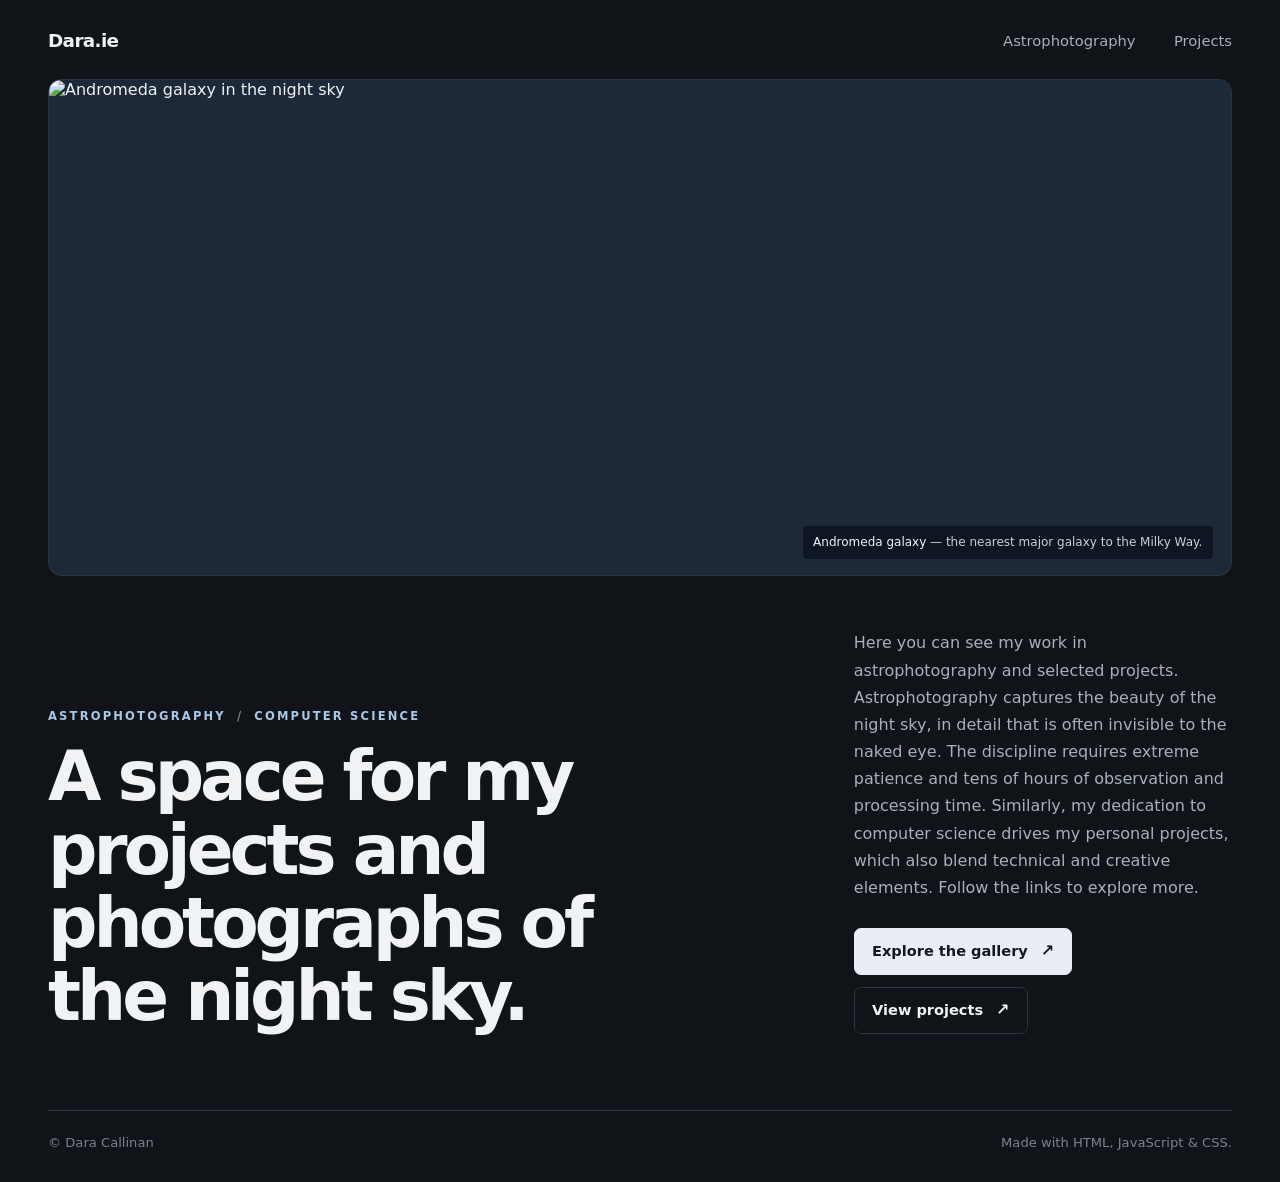
==== index.html @ fb202155 "Initial website setup" ====
<!doctype html>
<html lang="en">
  <head>
    <meta charset="utf-8">
    <meta name="viewport" content="width=device-width, initial-scale=1">
    <meta name="theme-color" content="#101318">
    <meta name="description" content="A personal website featuring astrophotography and selected projects.">
    <title>Dara Callinan — Astrophotography & Projects</title>
    <link rel="stylesheet" href="./styles.css">
  </head>
  <body>
    <a class="skip-link" href="#main">Skip to content</a>

    <header class="site-header container">
      <a class="site-brand" href="./index.html">Dara<span class="brand-mark"></span><span class="brand-tld">.ie</span></a>
      <nav class="site-nav" aria-label="Primary navigation">
        <ul>
          <li><a href="./astrophotography.html">Astrophotography</a></li>
          <li><a href="./projects.html">Projects</a></li>
        </ul>
      </nav>
    </header>

    <main id="main" class="container">
      <section class="home-feature" aria-labelledby="home-heading">
        <figure class="featured-image">

          <img
            src="./media/Andromeda.jpg"
            alt="Andromeda galaxy in the night sky"
            width="1600"
            height="900"
            fetchpriority="high"
            decoding="async"
          >
          <figcaption>Andromeda galaxy <span>— the nearest major galaxy to the Milky Way.</span></figcaption>
        </figure>

        <div class="intro-grid">
          <div>
            <p class="eyebrow">Astrophotography <span aria-hidden="true">/</span> Computer Science</p>
            <h1 id="home-heading">A space for my projects and photographs of the night sky.</h1>
          </div>
          <div class="intro-detail">
            <p>Here you can see my work in astrophotography and selected projects. Astrophotography captures the beauty of the night sky, in detail that is often invisible to the naked eye. The discipline requires extreme patience and tens of hours of observation and processing time. Similarly, my dedication to computer science drives my personal projects, which also blend technical and creative elements. Follow the links to explore more.</p>
            <div class="actions">
              <a class="button button-primary" href="./astrophotography.html">Explore the gallery <span aria-hidden="true">↗</span></a>
              <a class="button button-secondary" href="./projects.html">View projects <span aria-hidden="true">↗</span></a>
            </div>
          </div>
        </div>
      </section>
    </main>

    <footer class="site-footer container">
      <p>© Dara Callinan</p>
      <p>Made  with HTML, JavaScript &amp; CSS.</p>
    </footer>
  </body>
</html>
---- styles.css ----
/*
 * A minimal, framework-free starter stylesheet.
 * All colours and shared spacing can be adjusted here.
 */
:root {
  color-scheme: dark;
  --bg: #101318;
  --panel: #171c23;
  --text: #f0f2f4;
  --muted: #a7b0bb;
  --subtle: #79838f;
  --line: #2c343d;
  --accent: #a7c9e5;
  --max-width: 1480px;
  font-family: Inter, ui-sans-serif, system-ui, -apple-system, BlinkMacSystemFont,
    "Segoe UI", sans-serif;
  font-synthesis: none;
  text-rendering: optimizeLegibility;
  -webkit-font-smoothing: antialiased;
}

*, *::before, *::after { box-sizing: border-box; }
html { scroll-behavior: smooth; }
body { margin: 0; min-height: 100vh; display: flex; flex-direction: column; background: var(--bg); color: var(--text); }
img { display: block; max-width: 100%; }
a { color: inherit; }
p, h1, h2, figure { margin: 0; }

.container { width: min(100% - clamp(2.5rem, 7.5vw, 7rem), var(--max-width)); margin-inline: auto; }

.skip-link { position: absolute; z-index: 10; left: 1rem; top: -5rem; background: var(--text); color: var(--bg); padding: .6rem .8rem; }
.skip-link:focus { top: 1rem; }
:focus-visible { outline: 2px solid var(--accent); outline-offset: 5px; }

.site-header { display: flex; justify-content: space-between; align-items: center; gap: 1.5rem; padding-block: 1.85rem 1.75rem; }
.site-brand { font-size: 1.15rem; font-weight: 650; letter-spacing: -.035em; text-decoration: none; white-space: nowrap; transition: color .2s ease;}
.brand-tld { transition: color .2s ease; }
/* .brand-mark { color: var(--accent); } */
.site-brand:hover { color: var(--text); }
.site-nav ul { display: flex; flex-wrap: wrap; align-items: center; gap: clamp(.85rem, 3vw, 2.5rem); padding: 0; margin: 0; list-style: none; }
.site-nav a { color: var(--muted); font-size: .92rem; font-weight: 500; text-decoration: none; transition: color .2s ease; }
.site-nav a:is(:hover, :focus-visible), .site-nav a[aria-current="page"] { color: var(--text); }
.site-brand:is(:hover, :focus-visible) .brand-tld {
  color: #92ba9e;
}

main { flex: 1; }
.home-feature { padding-bottom: clamp(3.5rem, 6vw, 6.5rem); }
.featured-image { position: relative; overflow: hidden; border: 1px solid var(--line); border-radius: 13px; background: #1d2938; }
.featured-image img { width: 100%; height: clamp(300px, 55svh, 670px); object-fit: cover; object-position: center 50%; }
.featured-image figcaption { position: absolute; right: 1.15rem; bottom: 1rem; color: #f3f5f9; font-size: .75rem; line-height: 1.5; padding: .45rem .65rem; background: rgb(5 10 20 / .57); border-radius: 4px; backdrop-filter: blur(8px); }
.featured-image figcaption span { color: #c6d1dd; }

.intro-grid { display: grid; grid-template-columns: minmax(0, 1.4fr) minmax(290px, .72fr); gap: clamp(2rem, 5.5vw, 6.5rem); padding-top: clamp(2rem, 4.2vw, 4.5rem); align-items: end; }
.eyebrow { margin-bottom: 1.1rem; color: var(--accent); font-size: .72rem; font-weight: 700; letter-spacing: .19em; text-transform: uppercase; }
.eyebrow span { margin-inline: .3rem; color: var(--subtle); }
h1 { max-width: 16ch; font-size: clamp(2.7rem, 5.4vw, 5.7rem); font-weight: 580; letter-spacing: -.058em; line-height: 1.06; text-wrap: balance; }
.intro-detail > p { max-width: 36rem; color: var(--muted); font-size: clamp(1rem, 1.22vw, 1.18rem); line-height: 1.7; }
.actions { display: flex; gap: .75rem; flex-wrap: wrap; margin-top: 1.65rem; }
.button { display: inline-flex; align-items: center; justify-content: center; gap: .8rem; min-height: 46px; padding: .78rem 1.08rem; border: 1px solid var(--line); border-radius: 7px; font-size: .91rem; font-weight: 620; line-height: 1.25; text-decoration: none; transition: background .2s ease, border-color .2s ease, transform .2s ease; }
.button span { font-size: 1.1em; }
.button:hover { transform: translateY(-2px); }
.button-primary { background: #e9eef4; color: #15191f; border-color: #e9eef4; }
.button-primary:hover { background: #fff; border-color: #fff; }
.button-secondary { background: transparent; color: var(--text); }
.button-secondary:hover { background: var(--panel); border-color: #556476; }

.site-footer { display: flex; justify-content: space-between; flex-wrap: wrap; gap: .5rem 1.5rem; padding-block: 1.5rem 2rem; border-top: 1px solid var(--line); color: var(--subtle); font-size: .82rem; }

/* Gallery & project page scaffolding for later. */
.page-main { padding-bottom: clamp(4rem, 9vw, 9rem); }
.page-intro { max-width: 860px; padding-block: clamp(3rem, 8vw, 7rem) clamp(3rem, 6vw, 5rem); }
.page-intro h1 { max-width: unset; font-size: clamp(3.35rem, 7.5vw, 7.75rem); }
.page-intro > p:last-child { margin-top: 1.55rem; color: var(--muted); font-size: clamp(1.05rem, 1.5vw, 1.25rem); line-height: 1.7; }
.gallery-grid { display: grid; grid-template-columns: repeat(3, minmax(0, 1fr)); gap: 1.5rem; }
.gallery-message { grid-column: 1 / -1; color: var(--muted); line-height: 1.7; }
.photo-card { min-width: 0; }
.photo-card a { display: block; overflow: hidden; border-radius: 8px; background: var(--panel); }
.photo-card img { width: 100%; aspect-ratio: 4 / 3; object-fit: cover; transition: transform .3s ease; }
.photo-card a:hover img { transform: scale(1.035); }
.photo-card figcaption { display: flex; justify-content: space-between; gap: .5rem; padding-block: .8rem; color: var(--text); font-size: .9rem; }
.photo-card figcaption span { color: var(--muted); }
.project-grid { display: grid; grid-template-columns: repeat(2, minmax(0, 1fr)); gap: 1.2rem; }
.project-card { display: flex; flex-direction: column; gap: 1.15rem; min-height: 260px; padding: clamp(1.5rem, 3vw, 2.5rem); border: 1px solid var(--line); background: var(--panel); border-radius: 10px; }
.project-card-kicker { color: var(--accent); font-size: .78rem; font-weight: 650; letter-spacing: .04em; }
.project-card h2 { font-size: clamp(1.5rem, 2vw, 2.2rem); font-weight: 600; letter-spacing: -.035em; }
.project-card > p:not(.project-card-kicker) { color: var(--muted); line-height: 1.7; }
.project-card a { width: fit-content; margin-top: auto; color: var(--accent); text-decoration-thickness: 1px; text-underline-offset: .25em; }
.empty-state { grid-column: 1 / -1; padding: clamp(2rem, 5vw, 4rem); border: 1px dashed #3e4a56; border-radius: 10px; background: var(--panel); }
.empty-state-label { color: var(--text) !important; font-size: 1.18rem; font-weight: 600; margin-bottom: .7rem; }
.empty-state > p:last-child { max-width: 52ch; color: var(--muted); line-height: 1.75; }
.empty-state code { font-size: .9em; color: var(--accent); }

/* Native <dialog> lightbox: photo left, accessible details at right. */
.photo-card figcaption .photo-title { color: var(--text); }
.photo-lightbox {
  width: min(96vw, 1420px);
  max-width: calc(100% - 1rem);
  max-height: calc(100dvh - 2rem);
  margin: auto;
  padding: 0;
  border: 0;
  border-radius: 12px;
  background: var(--panel);
  color: var(--text);
  overflow: auto;
}
.photo-lightbox::backdrop { background: rgb(4 7 12 / .88); backdrop-filter: blur(8px); }
.lightbox-layout { display: grid; grid-template-columns: minmax(0, 1fr) minmax(280px, 350px); }
.lightbox-image-panel {
  display: grid;
  place-items: center;
  min-width: 0;
  min-height: min(78dvh, 850px);
  padding: 0;
  background: #080b11;
}
.lightbox-image-panel img { width: auto; max-width: 100%; max-height: calc(100dvh - 5rem); object-fit: contain; }
.lightbox-info { display: flex; flex-direction: column; gap: 1.4rem; min-width: 0; padding: clamp(1.4rem, 2.4vw, 2.4rem); container-type: inline-size;}
.lightbox-heading-row { display: flex; justify-content: space-between; align-items: center; gap: 1rem; }
.lightbox-heading-actions { display: flex; align-items: center; gap: .5rem; }
.lightbox-instagram { display: inline-flex; align-items: center; justify-content: center; width: 40px; height: 40px; color: var(--muted); text-decoration: none; transition: color .2s ease; }
.lightbox-instagram[hidden] { display: none; }
.lightbox-instagram:hover { color: var(--text); }
.lightbox-eyebrow { color: var(--accent); font-size: .72rem; font-weight: 650; letter-spacing: .12em; text-transform: uppercase; }
.lightbox-close, .lightbox-controls button {
  cursor: pointer;
  border: 0;
  border-radius: 0;
  background: transparent;
  color: var(--muted);
  transition: color .2s ease;
}
.lightbox-close { width: 40px; height: 40px; font-size: 1.6rem; line-height: 1; }
.lightbox-close:hover, .lightbox-controls button:hover:not(:disabled) { color: var(--text); }
.lightbox-info h2 { font-size: clamp(1.6rem, 2.5vw, 2.3rem); line-height: 1.15; font-weight: 570; letter-spacing: -.04em; }
.lightbox-details { color: var(--muted); font-size: .93rem; line-height: 1.7; }
.lightbox-details .photo-description { margin-bottom: 1.65rem; }
.photo-specs { display: grid; gap: 1rem; margin: 0; padding-top: 1.5rem; border-top: 1px solid var(--line); }
@container (min-width: 280px) {
  .photo-specs {
    grid-template-columns: repeat(2, minmax(0, 1fr));
    column-gap: 1rem;
  }
}
.gallery-icon-defs { position: absolute; width: 0; height: 0; overflow: hidden; }
.photo-specs > div { display: grid; grid-template-columns: 20px minmax(0, 1fr); column-gap: .85rem; row-gap: .18rem; }
.photo-spec-icon { grid-column: 1; grid-row: 1 / span 2; align-self: center; color: var(--subtle); transition: color .2s ease; }
.photo-specs > div:hover .photo-spec-icon { color: var(--accent); }
.photo-spec-icon svg { display: block; }
.photo-specs dt { grid-column: 2; color: var(--subtle); font-size: .75rem; }
.photo-specs dd { grid-column: 2; margin: 0; color: var(--text); }
.lightbox-controls { display: flex; align-items: center; justify-content: space-between; gap: 1rem; margin-top: auto; padding-top: 1rem; border-top: 1px solid var(--line); }
.lightbox-controls button { width: 42px; height: 42px; font-size: 1.25rem; }
.lightbox-controls button:disabled { opacity: .35; cursor: default; }
.lightbox-controls span { color: var(--subtle); font-size: .83rem; font-variant-numeric: tabular-nums; }
@media (max-width: 750px) {
  .photo-lightbox { width: min(95vw, 720px); }
  .lightbox-layout { grid-template-columns: 1fr; }
  .lightbox-image-panel { min-height: 0; padding: 0; }
  .lightbox-image-panel img { max-height: 48dvh; }
  .lightbox-info { gap: .9rem; padding: 1.1rem 1.35rem 1.35rem; }
  .lightbox-details .photo-description { margin-bottom: 1.15rem; }
  .photo-specs { gap: .7rem; padding-top: 1rem; }
}

@media (max-width: 900px) {
  .intro-grid { grid-template-columns: 1fr; gap: 1.5rem; }
  h1 { max-width: 18ch; }
  .intro-detail { max-width: 650px; }
  .gallery-grid { grid-template-columns: repeat(2, minmax(0, 1fr)); }
}
@media (max-width: 590px) {
  .site-header { align-items: flex-start; flex-direction: column; gap: 1.15rem; padding-block: 1.4rem; }
  .site-nav ul { gap: 1.4rem; }
  .site-nav a { font-size: .9rem; }
  .featured-image { border-radius: 8px; }
  .featured-image img { height: clamp(250px, 43svh, 420px); }
  .featured-image figcaption { right: .7rem; bottom: .7rem; font-size: .68rem; }
  .featured-image figcaption span { display: none; }
  h1 { font-size: clamp(2.8rem, 10.5vw, 4.2rem); }
  .actions { align-items: stretch; }
  .gallery-grid, .project-grid { grid-template-columns: 1fr; }
  .photo-card img { aspect-ratio: 3 / 2; }
}
@media (prefers-reduced-motion: reduce) {
  html { scroll-behavior: auto; }
  *, *::before, *::after { transition-duration: .01ms !important; animation-duration: .01ms !important; }
}
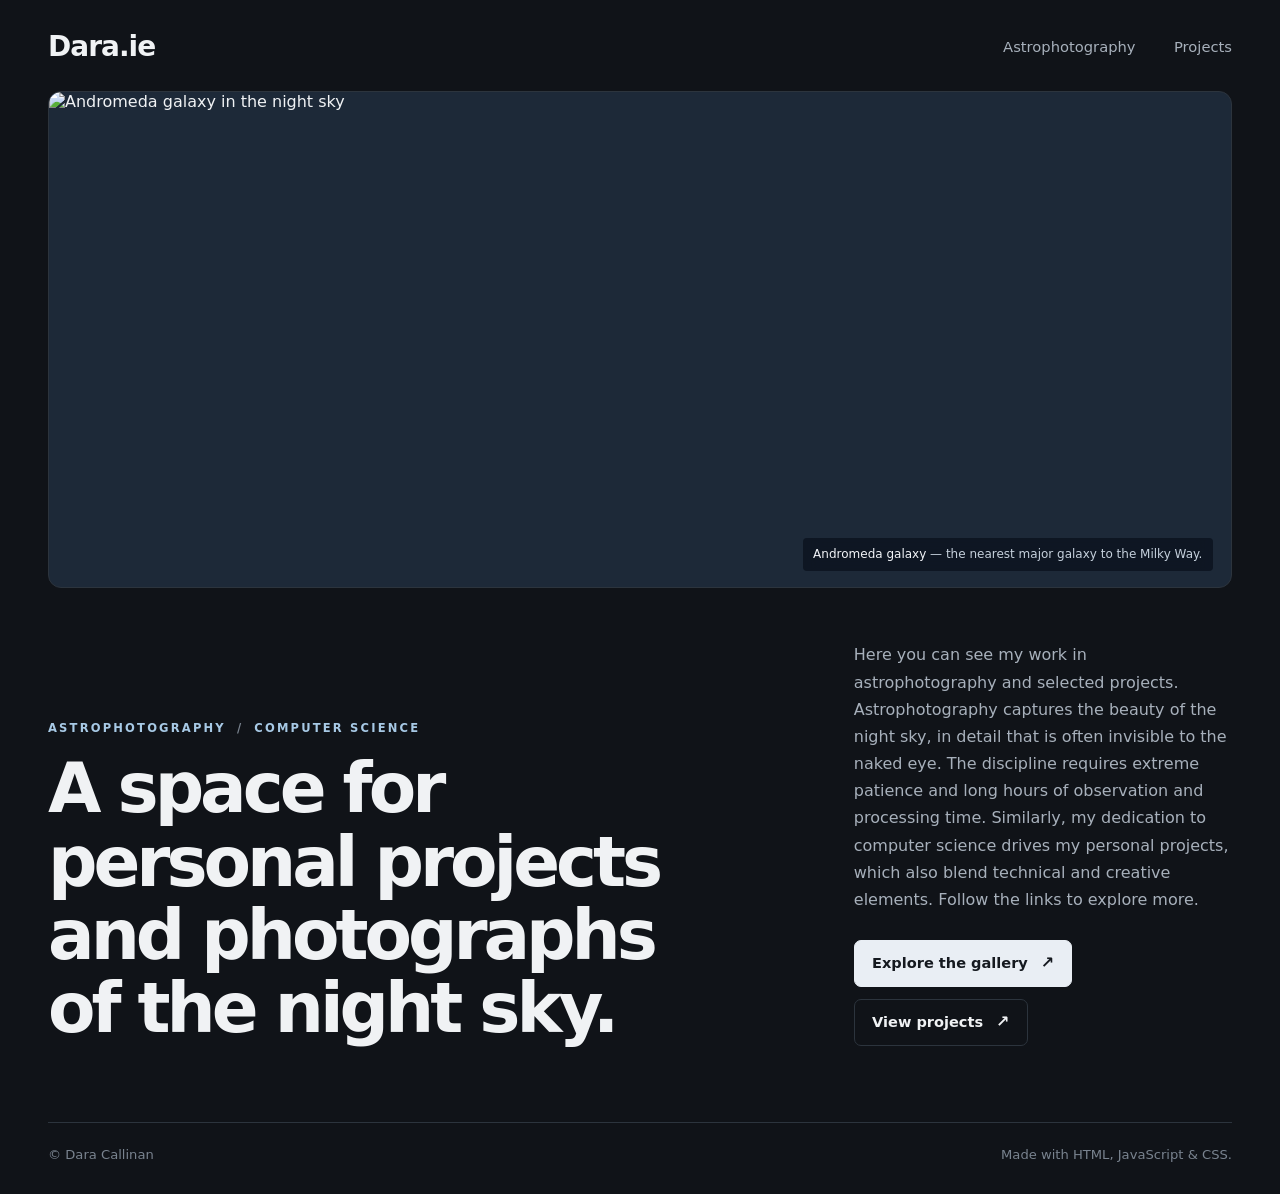
==== commit b661c193: "Small changes to text" ====
--- a/index.html
+++ b/index.html
@@ -12,7 +12,7 @@
     <a class="skip-link" href="#main">Skip to content</a>
 
     <header class="site-header container">
-      <a class="site-brand" href="./index.html">Dara<span class="brand-mark"></span><span class="brand-tld">.ie</span></a>
+      <a class="site-brand" href="./">Dara<span class="brand-mark"></span><span class="brand-tld">.ie</span></a>
       <nav class="site-nav" aria-label="Primary navigation">
         <ul>
           <li><a href="./astrophotography.html">Astrophotography</a></li>
@@ -39,10 +39,10 @@
         <div class="intro-grid">
           <div>
             <p class="eyebrow">Astrophotography <span aria-hidden="true">/</span> Computer Science</p>
-            <h1 id="home-heading">A space for my projects and photographs of the night sky.</h1>
+            <h1 id="home-heading">A space for personal projects and photographs of the night sky.</h1>
           </div>
           <div class="intro-detail">
-            <p>Here you can see my work in astrophotography and selected projects. Astrophotography captures the beauty of the night sky, in detail that is often invisible to the naked eye. The discipline requires extreme patience and tens of hours of observation and processing time. Similarly, my dedication to computer science drives my personal projects, which also blend technical and creative elements. Follow the links to explore more.</p>
+            <p>Here you can see my work in astrophotography and selected projects. Astrophotography captures the beauty of the night sky, in detail that is often invisible to the naked eye. The discipline requires extreme patience and long hours of observation and processing time. Similarly, my dedication to computer science drives my personal projects, which also blend technical and creative elements. Follow the links to explore more.</p>
             <div class="actions">
               <a class="button button-primary" href="./astrophotography.html">Explore the gallery <span aria-hidden="true">↗</span></a>
               <a class="button button-secondary" href="./projects.html">View projects <span aria-hidden="true">↗</span></a>
--- a/styles.css
+++ b/styles.css
@@ -33,7 +33,7 @@
 :focus-visible { outline: 2px solid var(--accent); outline-offset: 5px; }
 
 .site-header { display: flex; justify-content: space-between; align-items: center; gap: 1.5rem; padding-block: 1.85rem 1.75rem; }
-.site-brand { font-size: 1.15rem; font-weight: 650; letter-spacing: -.035em; text-decoration: none; white-space: nowrap; transition: color .2s ease;}
+.site-brand { font-size: 1.15rem; font-size: clamp(1.5rem, 5.5vw, 1.75rem); font-weight: 650; letter-spacing: -.035em; text-decoration: none; white-space: nowrap; transition: color .2s ease;}
 .brand-tld { transition: color .2s ease; }
 /* .brand-mark { color: var(--accent); } */
 .site-brand:hover { color: var(--text); }
@@ -67,10 +67,10 @@
 
 .site-footer { display: flex; justify-content: space-between; flex-wrap: wrap; gap: .5rem 1.5rem; padding-block: 1.5rem 2rem; border-top: 1px solid var(--line); color: var(--subtle); font-size: .82rem; }
 
-/* Gallery & project page scaffolding for later. */
+/* Astrophotography & Project page. */
 .page-main { padding-bottom: clamp(4rem, 9vw, 9rem); }
 .page-intro { max-width: 860px; padding-block: clamp(3rem, 8vw, 7rem) clamp(3rem, 6vw, 5rem); }
-.page-intro h1 { max-width: unset; font-size: clamp(3.35rem, 7.5vw, 7.75rem); }
+.page-intro h1 { max-width: unset; font-size: clamp(2.35rem, 7.5vw, 7.75rem); }
 .page-intro > p:last-child { margin-top: 1.55rem; color: var(--muted); font-size: clamp(1.05rem, 1.5vw, 1.25rem); line-height: 1.7; }
 .gallery-grid { display: grid; grid-template-columns: repeat(3, minmax(0, 1fr)); gap: 1.5rem; }
 .gallery-message { grid-column: 1 / -1; color: var(--muted); line-height: 1.7; }
@@ -136,7 +136,7 @@
 .lightbox-info h2 { font-size: clamp(1.6rem, 2.5vw, 2.3rem); line-height: 1.15; font-weight: 570; letter-spacing: -.04em; }
 .lightbox-details { color: var(--muted); font-size: .93rem; line-height: 1.7; }
 .lightbox-details .photo-description { margin-bottom: 1.65rem; }
-.photo-specs { display: grid; gap: 1rem; margin: 0; padding-top: 1.5rem; border-top: 1px solid var(--line); }
+.photo-specs { display: grid; gap: 1rem; margin: 0; padding-top: 1.5rem; border-top: 1px solid var(--line); align-items: center;}
 @container (min-width: 280px) {
   .photo-specs {
     grid-template-columns: repeat(2, minmax(0, 1fr));
@@ -187,3 +187,65 @@
   html { scroll-behavior: auto; }
   *, *::before, *::after { transition-duration: .01ms !important; animation-duration: .01ms !important; }
 }
+
+/* Photo detail/description toggle for mobile */
+/* Hide photo info toggle on desktop */
+.photo-info-toggle {
+  display: none;
+}
+
+@media (max-width: 750px) {
+  .photo-info-toggle {
+    display: inline-block;
+    padding: 0;
+    margin-bottom: 0.9rem;
+    border: none;
+    background: none;
+    color: var(--accent);
+    font: inherit;
+    cursor: pointer;
+  }
+
+  /* Show only selected view */
+  .lightbox-details[data-view="description"] .photo-specs,
+  .lightbox-details[data-view="specs"] .photo-description {
+    display: none;
+  }
+
+  /* Remove spacing */
+  .lightbox-details .photo-description {
+    margin-bottom: 0;
+  }
+
+  .lightbox-details[data-view="specs"] .photo-specs {
+    border-top: none;
+    padding-top: 0;
+  }
+
+  /* Keep long descriptions or specifications compact */
+  .lightbox-details[data-view] .photo-description,
+  .lightbox-details[data-view] .photo-specs {
+    max-height: 11rem;
+    overflow-y: auto;
+  }
+}
+
+/* Details button goes to right of title */
+.lightbox-title-row {
+  display: flex;
+  align-items: center;
+  justify-content: space-between;
+  gap: 1rem;
+}
+
+.lightbox-title-row h2 {
+  min-width: 0;
+}
+
+@media (max-width: 750px) {
+  .photo-info-toggle {
+    margin: 0;
+    flex-shrink: 0;
+    white-space: nowrap;
+  }
+}
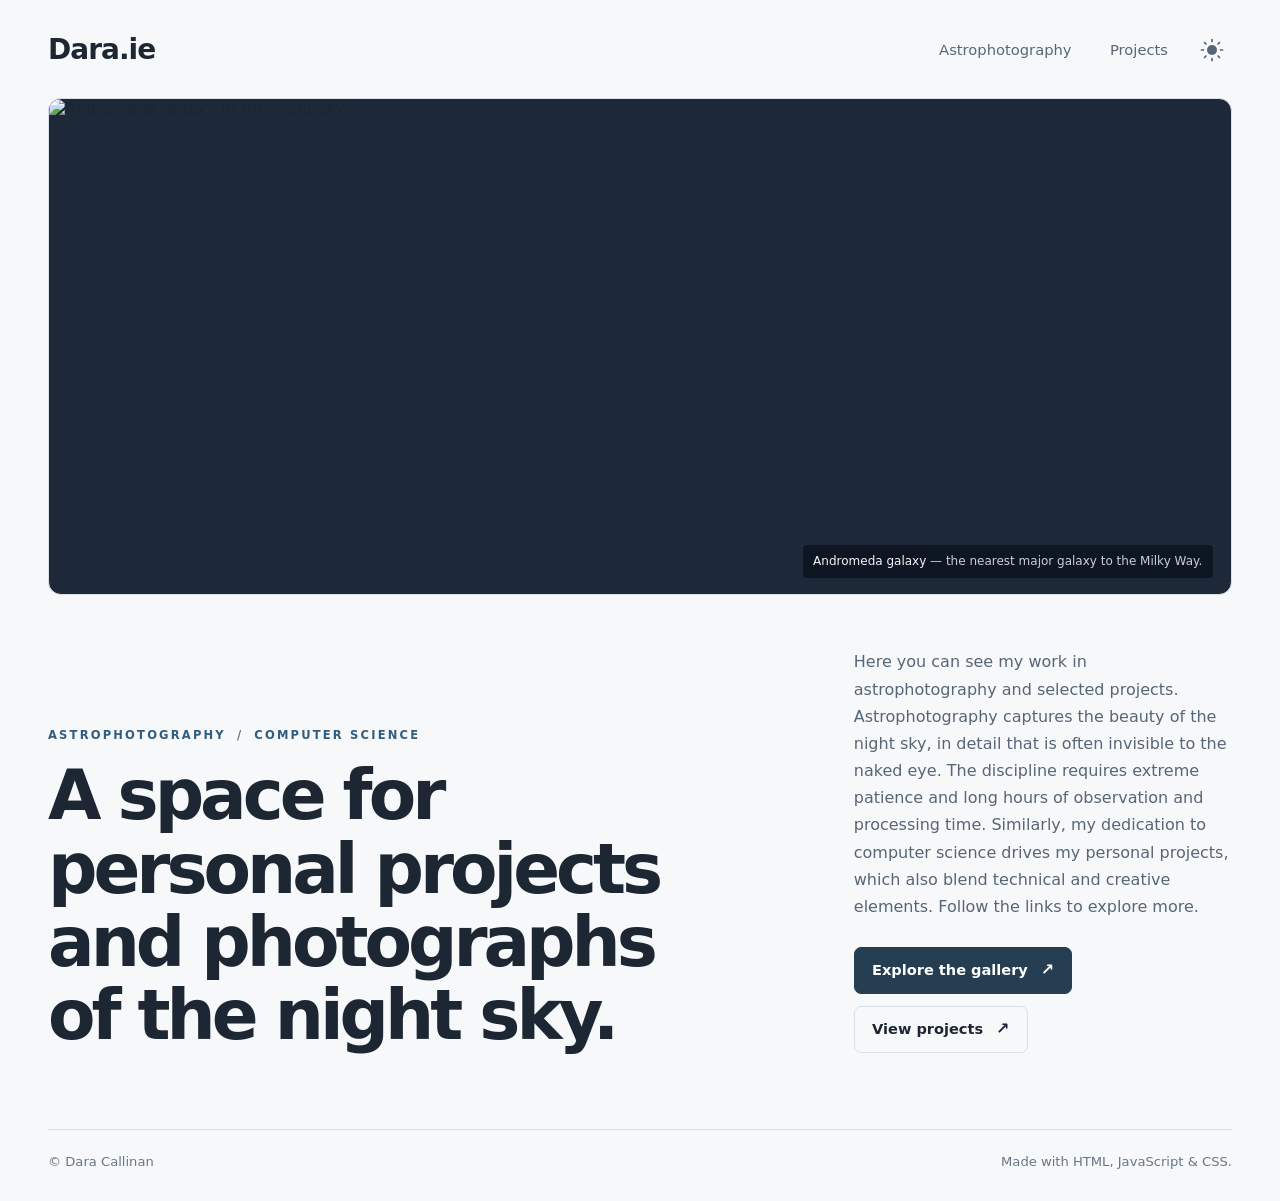
==== commit 17645f73: "Dark-mode/Light-mode toggle button" ====
--- a/index.html
+++ b/index.html
@@ -6,8 +6,11 @@
     <meta name="theme-color" content="#101318">
     <meta name="description" content="A personal website featuring astrophotography and selected projects.">
     <title>Dara Callinan — Astrophotography & Projects</title>
+    <script src="./theme.js"></script>
     <link rel="stylesheet" href="./styles.css">
+    <link rel="stylesheet" href="./theme.css">
   </head>
+
   <body>
     <a class="skip-link" href="#main">Skip to content</a>
 
@@ -19,6 +22,21 @@
           <li><a href="./projects.html">Projects</a></li>
         </ul>
       </nav>
+      
+      <button class="theme-toggle" type="button" aria-label="Switch to light mode">
+        <svg viewBox="0 0 24 24" width="24" height="24" aria-hidden="true">
+          <defs>
+            <mask id="theme-cutout">
+              <rect width="24" height="24" fill="white" />
+              <circle class="theme-occluder" cx="16" cy="8" r="5.7" fill="black" />
+            </mask>
+          </defs>
+          <g class="theme-rays" stroke="currentColor" stroke-width="1.7" stroke-linecap="round">
+            <path d="M12 1.5v2 M12 20.5v2 M1.5 12h2 M20.5 12h2 M4.6 4.6 6 6 M18 18l1.4 1.4 M19.4 4.6 18 6 M6 18l-1.4 1.4" />
+          </g>
+          <circle cx="12" cy="12" r="5" fill="currentColor" mask="url(#theme-cutout)" />
+        </svg>
+      </button>
     </header>
 
     <main id="main" class="container">
@@ -26,7 +44,7 @@
         <figure class="featured-image">
 
           <img
-            src="./media/Andromeda.jpg"
+            src="./media/astrophotography/Andromeda.jpg"
             alt="Andromeda galaxy in the night sky"
             width="1600"
             height="900"
--- a/styles.css
+++ b/styles.css
@@ -1,7 +1,4 @@
-/*
- * A minimal, framework-free starter stylesheet.
- * All colours and shared spacing can be adjusted here.
- */
+/* Theme colours */
 :root {
   color-scheme: dark;
   --bg: #101318;
@@ -248,4 +245,45 @@
     flex-shrink: 0;
     white-space: nowrap;
   }
-}+}
+
+/* Project card images */
+.project-card {
+  position: relative;
+  overflow: hidden;
+  isolation: isolate;
+}
+
+.project-card::before {
+  content: "";
+  position: absolute;
+  top: 0;
+  right: 0;
+
+  width: 70%;
+  height: 85%;
+
+  background-image: var(--project-image);
+  background-size: var(--project-image-size, cover);
+  background-repeat: no-repeat;
+  background-position: top right;
+
+  opacity: 0.35;
+  filter: grayscale(70%);
+
+  mask-image: radial-gradient(
+    ellipse var(--project-fade-width, 100%)
+            var(--project-fade-height, 65%)
+            at top right,
+    black 10%,
+    transparent 45%
+  );
+
+  pointer-events: none;
+}
+
+/* Text stays above the image */
+.project-card > * {
+  position: relative;
+  z-index: 1;
+}
--- a/theme.css
+++ b/theme.css
@@ -0,0 +1,58 @@
+/* .ie flicker fix */
+.site-brand, .site-brand .brand-tld { color: var(--text); }
+
+/* Light theme overrides */
+:root[data-theme="light"] {
+  color-scheme: light;
+  --bg: #f7f8fa;
+  --panel: #ffffff;
+  --text: #1c2733;
+  --muted: #576676;
+  --subtle: #667786;
+  --line: #d9e0e7;
+  --accent: #315d7e;
+}
+:root[data-theme="light"] .button-primary {
+  color: #fff;
+  background: #263e52;
+  border-color: #263e52;
+}
+:root[data-theme="light"] .button-primary:hover {
+  background: #39586f;
+  border-color: #39586f;
+}
+body, .project-card, .photo-lightbox {
+  transition: background-color .25s ease, color .25s ease, border-color .25s ease;
+}
+.site-nav { margin-left: auto; }
+.theme-toggle {
+  display: grid;
+  place-items: center;
+  flex: 0 0 40px;
+  width: 40px;
+  height: 40px;
+  padding: 0;
+  border: 0;
+  background: transparent;
+  color: var(--muted);
+  cursor: pointer;
+  transition: color .2s ease;
+}
+.theme-toggle:hover { color: var(--text); }
+.theme-rays {
+  transform-origin: 12px 12px;
+  transition: opacity .3s ease, transform .4s ease;
+}
+.theme-occluder { transition: transform .45s ease; }
+:root[data-theme="light"] .theme-occluder { transform: translate(11px, -11px); }
+:root:not([data-theme="light"]) .theme-rays { opacity: 0; transform: scale(.3); }
+@media (max-width: 590px) {
+  .site-header {
+    display: grid;
+    grid-template-columns: minmax(0, 1fr) auto;
+    align-items: center;
+  }
+  .site-brand { grid-column: 1; grid-row: 1; }
+  .theme-toggle { grid-column: 2; grid-row: 1; }
+  .site-nav { grid-column: 1 / -1; grid-row: 2; margin-left: 0; }
+}
